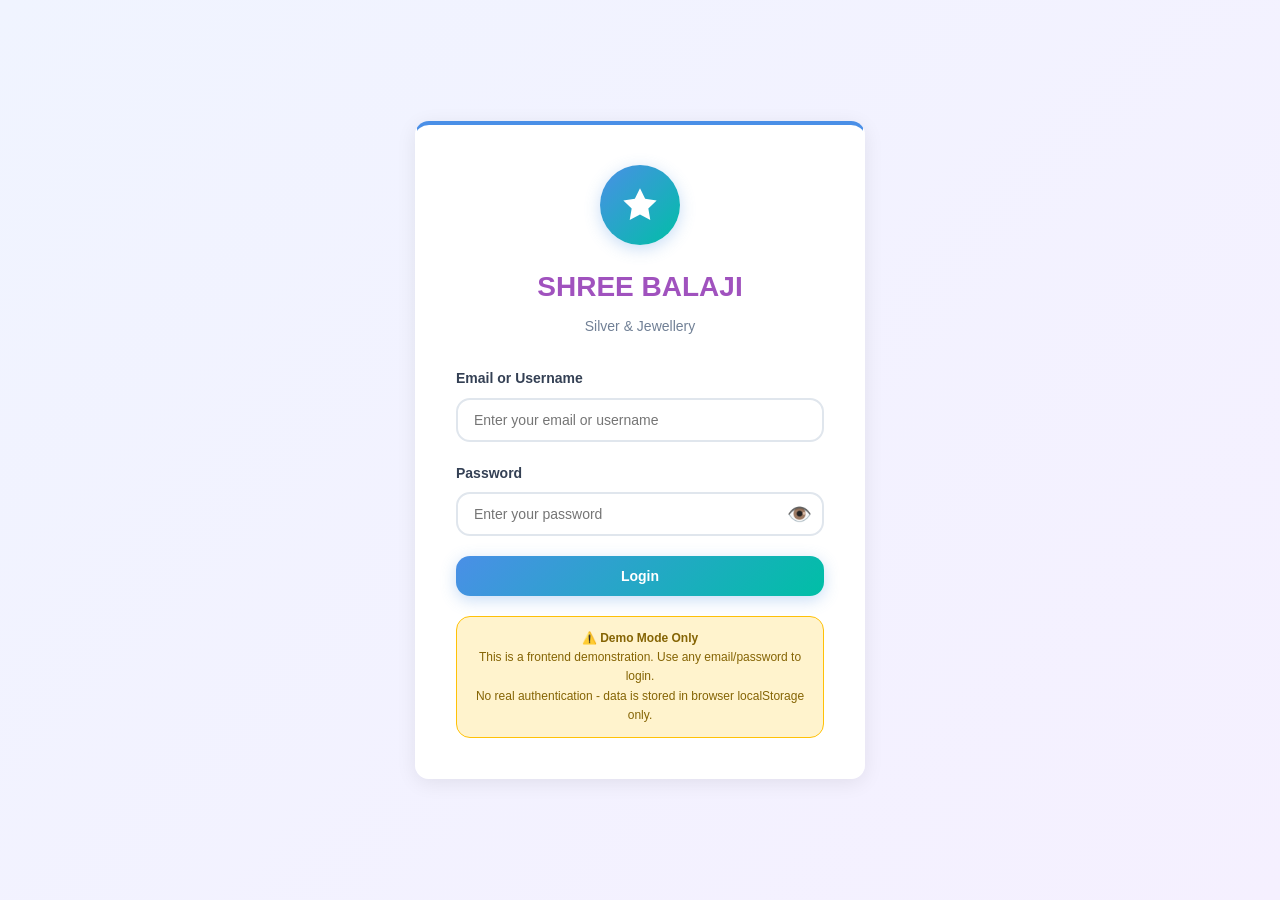
==== jewellery-receipt-frontend/index.html @ 36882fdc "frontend done" ====
<!DOCTYPE html>
<html lang="en">
<head>
    <meta charset="UTF-8">
    <meta name="viewport" content="width=device-width, initial-scale=1.0">
    <title>Jewellery Shop - Login</title>
    <link rel="stylesheet" href="css/style.css">
</head>
<body>
    <div class="login-container">
        <div class="login-card">
            <div class="login-header">
                <div class="login-logo">
                    <svg width="40" height="40" viewBox="0 0 24 24" fill="none" xmlns="http://www.w3.org/2000/svg">
                        <path d="M12 2L15.09 8.26L22 9.27L17 14.14L18.18 21.02L12 17.77L5.82 21.02L7 14.14L2 9.27L8.91 8.26L12 2Z" fill="white"/>
                    </svg>
                </div>
                <h1 class="login-title">SHREE BALAJI</h1>
                <p class="login-subtitle">Silver & Jewellery</p>
            </div>
            
            <form id="loginForm">
                <div class="form-group">
                    <label class="form-label" for="email">Email or Username</label>
                    <input 
                        type="text" 
                        id="email" 
                        class="form-control" 
                        placeholder="Enter your email or username"
                        required
                    >
                </div>
                
                <div class="form-group">
                    <label class="form-label" for="password">Password</label>
                    <div class="password-wrapper">
                        <input 
                            type="password" 
                            id="password" 
                            class="form-control" 
                            placeholder="Enter your password"
                            required
                        >
                        <button type="button" class="password-toggle" id="togglePassword">👁️</button>
                    </div>
                </div>
                
                <button type="submit" class="btn btn-primary">Login</button>
            </form>
            
            <div class="demo-notice">
                <strong>⚠️ Demo Mode Only</strong><br>
                This is a frontend demonstration. Use any email/password to login.<br>
                No real authentication - data is stored in browser localStorage only.
            </div>
        </div>
    </div>

    <script src="js/storage.js"></script>
    <script src="js/login.js"></script>
</body>
</html>
---- jewellery-receipt-frontend/css/style.css ----
/* Jewellery Shop Receipt Management System - Main Styles */

:root {
    /* Modern gradient theme colors */
    --primary-blue: #4A8FE7;
    --primary-teal: #00BFA6;
    --primary-purple: #A052BE;
    --accent-gold: #FFD54F;
    --accent-pink: #FF6B9D;
    --accent-green: #00C853;
    
    /* Background gradient */
    --gradient-start: #F0F4FF;
    --gradient-end: #F5F0FF;
    
    /* Glass effect colors */
    --glass-bg: rgba(255, 255, 255, 0.95);
    --glass-border: rgba(255, 255, 255, 0.8);
    --glass-shadow: 0 4px 20px rgba(0, 0, 0, 0.08);
    
    /* Neutral colors */
    --white: #FFFFFF;
    --light-gray: #F3F5F9;
    --medium-gray: #E0E6ED;
    --dark-gray: #4A5568;
    --text-dark: #344054;
    --text-light: #718096;
    
    /* Status colors */
    --success: #00C853;
    --danger: #FF5252;
    --warning: #FFC107;
    --info: #4A8FE7;
    
    --border-radius: 14px;
    --box-shadow: 0 2px 12px rgba(0, 0, 0, 0.06);
}

* {
    margin: 0;
    padding: 0;
    box-sizing: border-box;
}

body {
    font-family: 'Segoe UI', Tahoma, Geneva, Verdana, sans-serif;
    background: linear-gradient(135deg, var(--gradient-start) 0%, var(--gradient-end) 100%);
    color: var(--text-dark);
    line-height: 1.6;
    min-height: 100vh;
}

/* Login Page Styles */
.login-container {
    min-height: 100vh;
    display: flex;
    align-items: center;
    justify-content: center;
    background: linear-gradient(135deg, var(--gradient-start) 0%, var(--gradient-end) 100%);
    padding: 20px;
}

.login-card {
    background: var(--glass-bg);
    backdrop-filter: blur(10px);
    -webkit-backdrop-filter: blur(10px);
    border: 1px solid var(--glass-border);
    border-radius: var(--border-radius);
    box-shadow: var(--glass-shadow);
    padding: 40px;
    width: 100%;
    max-width: 450px;
    border-top: 4px solid var(--primary-blue);
}

.login-header {
    text-align: center;
    margin-bottom: 30px;
}

.login-logo {
    width: 80px;
    height: 80px;
    background: linear-gradient(135deg, var(--primary-blue) 0%, var(--primary-teal) 100%);
    border-radius: 50%;
    margin: 0 auto 20px;
    display: flex;
    align-items: center;
    justify-content: center;
    font-size: 40px;
    color: var(--white);
    box-shadow: 0 4px 16px rgba(74, 144, 226, 0.3);
}

.login-title {
    color: var(--primary-purple);
    font-size: 28px;
    font-weight: 700;
    margin-bottom: 5px;
}

.login-subtitle {
    color: var(--text-light);
    font-size: 14px;
}

.form-group {
    margin-bottom: 20px;
}

.form-label {
    display: block;
    margin-bottom: 8px;
    font-weight: 600;
    color: var(--text-dark);
    font-size: 14px;
}

.form-control {
    width: 100%;
    padding: 12px 16px;
    border: 2px solid var(--medium-gray);
    border-radius: var(--border-radius);
    font-size: 14px;
    transition: border-color 0.3s;
}

.form-control:focus {
    outline: none;
    border-color: var(--primary-blue);
    box-shadow: 0 0 0 3px rgba(74, 144, 226, 0.1);
}

.password-wrapper {
    position: relative;
}

.password-toggle {
    position: absolute;
    right: 12px;
    top: 50%;
    transform: translateY(-50%);
    background: none;
    border: none;
    cursor: pointer;
    color: var(--text-light);
    font-size: 20px;
}

.btn {
    display: inline-block;
    padding: 12px 24px;
    border: none;
    border-radius: var(--border-radius);
    font-size: 14px;
    font-weight: 600;
    cursor: pointer;
    transition: all 0.3s;
    text-decoration: none;
}

.btn-primary {
    background: linear-gradient(135deg, var(--primary-blue) 0%, var(--primary-teal) 100%);
    color: var(--white);
    width: 100%;
    border: none;
    box-shadow: 0 4px 16px rgba(74, 144, 226, 0.3);
}

.btn-primary:hover {
    background: linear-gradient(135deg, #3A7BC8 0%, #00A890 100%);
    transform: translateY(-2px);
    box-shadow: 0 6px 20px rgba(74, 144, 226, 0.4);
}

.btn-secondary {
    background: var(--medium-gray);
    color: var(--text-dark);
}

.btn-secondary:hover {
    background: var(--dark-gray);
    color: var(--white);
}

.btn-success {
    background: var(--success);
    color: var(--white);
}

.btn-success:hover {
    background: #218838;
}

.btn-danger {
    background: var(--danger);
    color: var(--white);
}

.btn-danger:hover {
    background: #c82333;
}

.btn-warning {
    background: var(--warning);
    color: var(--text-dark);
}

.btn-warning:hover {
    background: #e0a800;
}

.btn-sm {
    padding: 6px 12px;
    font-size: 12px;
}

.btn-lg {
    padding: 16px 32px;
    font-size: 16px;
}

.demo-notice {
    margin-top: 20px;
    padding: 12px;
    background: #FFF3CD;
    border: 1px solid #FFC107;
    border-radius: var(--border-radius);
    font-size: 12px;
    color: #856404;
    text-align: center;
}

/* Dashboard Layout */
.dashboard-container {
    display: flex;
    min-height: 100vh;
}

.sidebar {
    width: 260px;
    background: linear-gradient(180deg, var(--primary-blue) 0%, var(--primary-purple) 100%);
    color: var(--white);
    position: fixed;
    height: 100vh;
    overflow-y: auto;
    overflow-x: hidden;
    transition: all 0.3s;
    box-shadow: 4px 0 20px rgba(0, 0, 0, 0.15);
    z-index: 100;
}

.sidebar-header {
    padding: 28px 20px;
    border-bottom: 1px solid rgba(255, 255, 255, 0.15);
    text-align: center;
}

.sidebar-logo {
    width: 64px;
    height: 64px;
    background: rgba(255, 255, 255, 0.2);
    backdrop-filter: blur(10px);
    border-radius: 50%;
    display: flex;
    align-items: center;
    justify-content: center;
    margin: 0 auto 16px;
    box-shadow: 0 4px 16px rgba(255, 255, 255, 0.25);
}

.sidebar-title {
    font-size: 19px;
    font-weight: 700;
    color: var(--white);
    margin-bottom: 6px;
    letter-spacing: 0.5px;
}

.sidebar-subtitle {
    font-size: 13px;
    opacity: 0.9;
    font-weight: 400;
}

.sidebar-nav {
    padding: 16px 0;
}

.nav-item {
    display: flex;
    align-items: center;
    padding: 14px 20px;
    color: rgba(255, 255, 255, 0.9);
    text-decoration: none;
    transition: all 0.3s;
    border-left: 4px solid transparent;
    font-size: 15px;
    min-height: 56px;
}

.nav-item:hover {
    background: rgba(255, 255, 255, 0.12);
    color: var(--white);
}

.nav-item.active {
    background: rgba(255, 255, 255, 0.18);
    border-left-color: var(--accent-gold);
    color: var(--white);
}

.nav-item-icon {
    margin-right: 14px;
    font-size: 20px;
    flex-shrink: 0;
}

.main-content {
    flex: 1;
    margin-left: 260px;
    padding: 32px;
    min-height: 100vh;
}

.content-header {
    display: flex;
    justify-content: space-between;
    align-items: center;
    margin-bottom: 28px;
    gap: 20px;
}

.header-left {
    display: flex;
    align-items: center;
    gap: 16px;
}

.mobile-menu-toggle {
    display: none;
    background: none;
    border: none;
    cursor: pointer;
    padding: 8px;
    border-radius: 8px;
    color: var(--text-dark);
    transition: background 0.2s;
}

.mobile-menu-toggle:hover {
    background: var(--light-gray);
}

@media (max-width: 768px) {
    .mobile-menu-toggle {
        display: flex;
        align-items: center;
        justify-content: center;
    }
}

.page-title {
    font-size: 26px;
    font-weight: 700;
    color: var(--primary-purple);
}

.header-actions {
    display: flex;
    gap: 12px;
}

/* Summary Cards */
.summary-cards {
    display: grid;
    grid-template-columns: repeat(4, 1fr);
    gap: 20px;
    margin-bottom: 30px;
}

@media (max-width: 1200px) {
    .summary-cards {
        grid-template-columns: repeat(2, 1fr);
    }
}

@media (max-width: 768px) {
    .summary-cards {
        grid-template-columns: 1fr;
    }
}

.summary-card {
    background: var(--white);
    border-radius: var(--border-radius);
    box-shadow: var(--box-shadow);
    padding: 24px;
    border-top: 4px solid var(--primary-teal);
    transition: transform 0.3s, box-shadow 0.3s;
    display: flex;
    flex-direction: column;
    min-height: 140px;
}

.summary-card:hover {
    transform: translateY(-2px);
    box-shadow: 0 4px 20px rgba(0, 0, 0, 0.1);
}

.summary-card-icon {
    width: 52px;
    height: 52px;
    background: linear-gradient(135deg, var(--primary-blue) 0%, var(--primary-teal) 100%);
    border-radius: 50%;
    display: flex;
    align-items: center;
    justify-content: center;
    font-size: 24px;
    color: var(--white);
    margin-bottom: 16px;
    box-shadow: 0 4px 12px rgba(74, 143, 231, 0.25);
}

.summary-card-title {
    font-size: 14px;
    color: var(--text-light);
    margin-bottom: 8px;
}

.summary-card-value {
    font-size: clamp(20px, 2.5vw, 28px);
    font-weight: 700;
    color: var(--primary-purple);
    font-variant-numeric: tabular-nums;
    word-break: break-word;
    line-height: 1.2;
    min-width: 0;
}

.summary-card-subtitle {
    font-size: 12px;
    color: var(--text-light);
    margin-top: 4px;
}

/* Tables */
.table-container {
    background: var(--white);
    border-radius: var(--border-radius);
    box-shadow: var(--box-shadow);
    overflow: hidden;
    margin-bottom: 30px;
}

.table-header {
    padding: 20px 24px;
    border-bottom: 1px solid var(--medium-gray);
    display: flex;
    justify-content: space-between;
    align-items: center;
    flex-wrap: wrap;
    gap: 16px;
    background: var(--white);
}

.table-title {
    font-size: 18px;
    font-weight: 600;
    color: var(--primary-purple);
}

.table-filters {
    display: flex;
    gap: 10px;
    flex-wrap: wrap;
    align-items: center;
}

.filter-input {
    padding: 8px 12px;
    border: 1px solid var(--medium-gray);
    border-radius: 8px;
    font-size: 14px;
    min-width: 180px;
    transition: border-color 0.2s;
}

.filter-input:focus {
    outline: none;
    border-color: var(--primary-blue);
}

.filter-select {
    padding: 8px 12px;
    border: 1px solid var(--medium-gray);
    border-radius: 8px;
    font-size: 14px;
    min-width: 160px;
    transition: border-color 0.2s;
}

.filter-select:focus {
    outline: none;
    border-color: var(--primary-blue);
}

.table-responsive {
    overflow-x: auto;
}

.data-table {
    width: 100%;
    border-collapse: collapse;
}

.data-table th,
.data-table td {
    padding: 12px 20px;
    text-align: left;
    border-bottom: 1px solid var(--medium-gray);
}

.data-table th {
    background: var(--light-gray);
    font-weight: 600;
    color: var(--text-dark);
    font-size: 13px;
    white-space: nowrap;
}

.data-table td {
    font-size: 14px;
    color: var(--text-dark);
    font-variant-numeric: tabular-nums;
}

.data-table tbody tr:hover {
    background: #F8F9FC;
}

.action-buttons {
    display: flex;
    gap: 8px;
}

/* Forms */
.form-card {
    background: var(--glass-bg);
    backdrop-filter: blur(10px);
    -webkit-backdrop-filter: blur(10px);
    border: 1px solid var(--glass-border);
    border-radius: var(--border-radius);
    box-shadow: var(--glass-shadow);
    padding: 30px;
    margin-bottom: 30px;
}

.form-section {
    margin-bottom: 30px;
}

.form-section-title {
    font-size: 18px;
    font-weight: 600;
    color: var(--primary-purple);
    margin-bottom: 20px;
    padding-bottom: 10px;
    border-bottom: 2px solid var(--primary-teal);
}

.form-row {
    display: grid;
    grid-template-columns: repeat(auto-fit, minmax(200px, 1fr));
    gap: 20px;
    margin-bottom: 20px;
}

.form-row-3 {
    grid-template-columns: repeat(auto-fit, minmax(180px, 1fr));
}

.form-row-4 {
    grid-template-columns: repeat(auto-fit, minmax(160px, 1fr));
}

.required {
    color: var(--danger);
}

/* Item Table */
.item-table {
    width: 100%;
    border-collapse: collapse;
    margin-bottom: 20px;
}

.item-table th,
.item-table td {
    padding: 12px;
    text-align: left;
    border: 1px solid var(--medium-gray);
}

.item-table th {
    background: var(--light-gray);
    font-weight: 600;
    font-size: 13px;
}

.item-table td {
    font-size: 13px;
}

.item-table input,
.item-table select {
    width: 100%;
    padding: 8px;
    border: 1px solid var(--medium-gray);
    border-radius: 4px;
    font-size: 13px;
}

.item-table input:focus,
.item-table select:focus {
    outline: none;
    border-color: var(--primary-blue);
    box-shadow: 0 0 0 2px rgba(74, 144, 226, 0.1);
}

.item-table .number-input {
    text-align: right;
}

/* Receipt Preview */
.receipt-preview {
    background: var(--white);
    border: 2px solid var(--primary-blue);
    border-radius: var(--border-radius);
    padding: 30px;
    margin-bottom: 30px;
    max-width: 800px;
    margin-left: auto;
    margin-right: auto;
}

.receipt-header {
    text-align: center;
    margin-bottom: 30px;
    padding-bottom: 20px;
    border-bottom: 2px solid var(--primary-blue);
}

.receipt-shop-name {
    font-size: 24px;
    font-weight: 700;
    color: var(--primary-purple);
    margin-bottom: 8px;
}

.receipt-shop-address {
    font-size: 14px;
    color: var(--text-light);
    margin-bottom: 4px;
}

.receipt-shop-contact {
    font-size: 14px;
    color: var(--text-light);
}

.receipt-title {
    text-align: center;
    font-size: 20px;
    font-weight: 700;
    color: var(--primary-blue);
    margin: 20px 0;
    text-transform: uppercase;
}

.receipt-info {
    display: grid;
    grid-template-columns: repeat(2, 1fr);
    gap: 20px;
    margin-bottom: 20px;
}

.receipt-info-item {
    display: flex;
    justify-content: space-between;
    padding: 8px 0;
    border-bottom: 1px solid var(--light-gray);
}

.receipt-info-label {
    font-weight: 600;
    color: var(--text-dark);
}

.receipt-info-value {
    color: var(--text-light);
}

.receipt-items {
    margin-bottom: 20px;
}

.receipt-totals {
    margin-top: 20px;
    padding-top: 20px;
    border-top: 2px solid var(--primary-blue);
}

.receipt-total-row {
    display: flex;
    justify-content: space-between;
    padding: 8px 0;
    font-size: 14px;
}

.receipt-total-row.grand-total {
    font-size: 18px;
    font-weight: 700;
    color: var(--primary-purple);
    border-top: 2px solid var(--accent-gold);
    margin-top: 10px;
    padding-top: 10px;
}

.receipt-footer {
    margin-top: 30px;
    padding-top: 20px;
    border-top: 1px solid var(--light-gray);
    text-align: center;
    font-size: 12px;
    color: var(--text-light);
}

.receipt-actions {
    display: flex;
    justify-content: center;
    gap: 16px;
    margin-top: 30px;
}

/* Notifications */
.notification {
    position: fixed;
    top: 20px;
    right: 20px;
    padding: 16px 24px;
    border-radius: var(--border-radius);
    box-shadow: 0 4px 12px rgba(0, 0, 0, 0.15);
    z-index: 9999;
    animation: slideIn 0.3s ease;
    max-width: 400px;
}

@keyframes slideIn {
    from {
        transform: translateX(400px);
        opacity: 0;
    }
    to {
        transform: translateX(0);
        opacity: 1;
    }
}

.notification.success {
    background: var(--success);
    color: var(--white);
}

.notification.error {
    background: var(--danger);
    color: var(--white);
}

.notification.warning {
    background: var(--warning);
    color: var(--text-dark);
}

.notification.info {
    background: var(--info);
    color: var(--white);
}

/* Modal */
.modal-overlay {
    position: fixed;
    top: 0;
    left: 0;
    right: 0;
    bottom: 0;
    background: rgba(0, 0, 0, 0.5);
    display: flex;
    align-items: center;
    justify-content: center;
    z-index: 1000;
}

.modal-content {
    background: var(--white);
    border-radius: var(--border-radius);
    box-shadow: 0 10px 40px rgba(0, 0, 0, 0.3);
    padding: 30px;
    max-width: 600px;
    width: 90%;
    max-height: 90vh;
    overflow-y: auto;
}

.modal-header {
    display: flex;
    justify-content: space-between;
    align-items: center;
    margin-bottom: 20px;
    padding-bottom: 15px;
    border-bottom: 1px solid var(--medium-gray);
}

.modal-title {
    font-size: 20px;
    font-weight: 700;
    color: var(--primary-purple);
}

.modal-close {
    background: none;
    border: none;
    font-size: 28px;
    cursor: pointer;
    color: var(--text-light);
}

.modal-close:hover {
    color: var(--danger);
}

.modal-body {
    margin-bottom: 20px;
}

.modal-footer {
    display: flex;
    justify-content: flex-end;
    gap: 12px;
    padding-top: 15px;
    border-top: 1px solid var(--medium-gray);
}

/* Responsive Design */
@media (max-width: 1024px) {
    .sidebar {
        width: 240px;
    }
    
    .main-content {
        margin-left: 240px;
        padding: 24px;
    }
    
    .summary-cards {
        grid-template-columns: repeat(2, 1fr);
    }
}

@media (max-width: 768px) {
    .sidebar {
        transform: translateX(-100%);
        z-index: 1000;
    }
    
    .sidebar.active {
        transform: translateX(0);
    }
    
    .main-content {
        margin-left: 0;
        padding: 20px;
    }
    
    .content-header {
        flex-direction: column;
        align-items: flex-start;
        gap: 15px;
    }
    
    .header-actions {
        width: 100%;
        flex-wrap: wrap;
    }
    
    .summary-cards {
        grid-template-columns: 1fr;
    }
    
    .form-row,
    .form-row-3,
    .form-row-4 {
        grid-template-columns: 1fr;
    }
    
    .table-filters {
        flex-direction: column;
        width: 100%;
    }
    
    .filter-input,
    .filter-select {
        width: 100%;
    }
    
    .receipt-info {
        grid-template-columns: 1fr;
    }
    
    .receipt-actions {
        flex-direction: column;
    }
    
    .receipt-actions .btn {
        width: 100%;
    }
    
    /* Add overlay when sidebar is active */
    .sidebar-overlay {
        display: none;
        position: fixed;
        top: 0;
        left: 0;
        right: 0;
        bottom: 0;
        background: rgba(0, 0, 0, 0.5);
        z-index: 999;
    }
    
    .sidebar-overlay.active {
        display: block;
    }
}

@media (max-width: 480px) {
    .main-content {
        padding: 16px;
    }
    
    .page-title {
        font-size: 22px;
    }
    
    .summary-card {
        padding: 20px;
    }
    
    .data-table th,
    .data-table td {
        padding: 10px 12px;
    }
}

/* Print Styles */
@media print {
    .sidebar,
    .content-header,
    .table-filters,
    .receipt-actions,
    .notification,
    .modal-overlay {
        display: none !important;
    }
    
    .main-content {
        margin-left: 0;
        padding: 0;
    }
    
    body {
        background: var(--white);
    }
    
    .receipt-preview {
        border: none;
        box-shadow: none;
        margin: 0;
        padding: 0;
    }
    
    .form-card,
    .table-container {
        box-shadow: none;
    }
}

/* Utility Classes */
.text-center {
    text-align: center;
}

.text-right {
    text-align: right;
}

.text-left {
    text-align: left;
}

.text-maroon {
    color: var(--primary-purple);
}

.text-gold {
    color: var(--accent-gold);
}

.text-success {
    color: var(--success);
}

.text-danger {
    color: var(--danger);
}

.mb-10 {
    margin-bottom: 10px;
}

.mb-20 {
    margin-bottom: 20px;
}

.mb-30 {
    margin-bottom: 30px;
}

.mt-10 {
    margin-top: 10px;
}

.mt-20 {
    margin-top: 20px;
}

.mt-30 {
    margin-top: 30px;
}

.hidden {
    display: none;
}

.flex {
    display: flex;
}

.flex-between {
    display: flex;
    justify-content: space-between;
    align-items: center;
}

.flex-center {
    display: flex;
    justify-content: center;
    align-items: center;
}

.gap-10 {
    gap: 10px;
}

.gap-20 {
    gap: 20px;
}
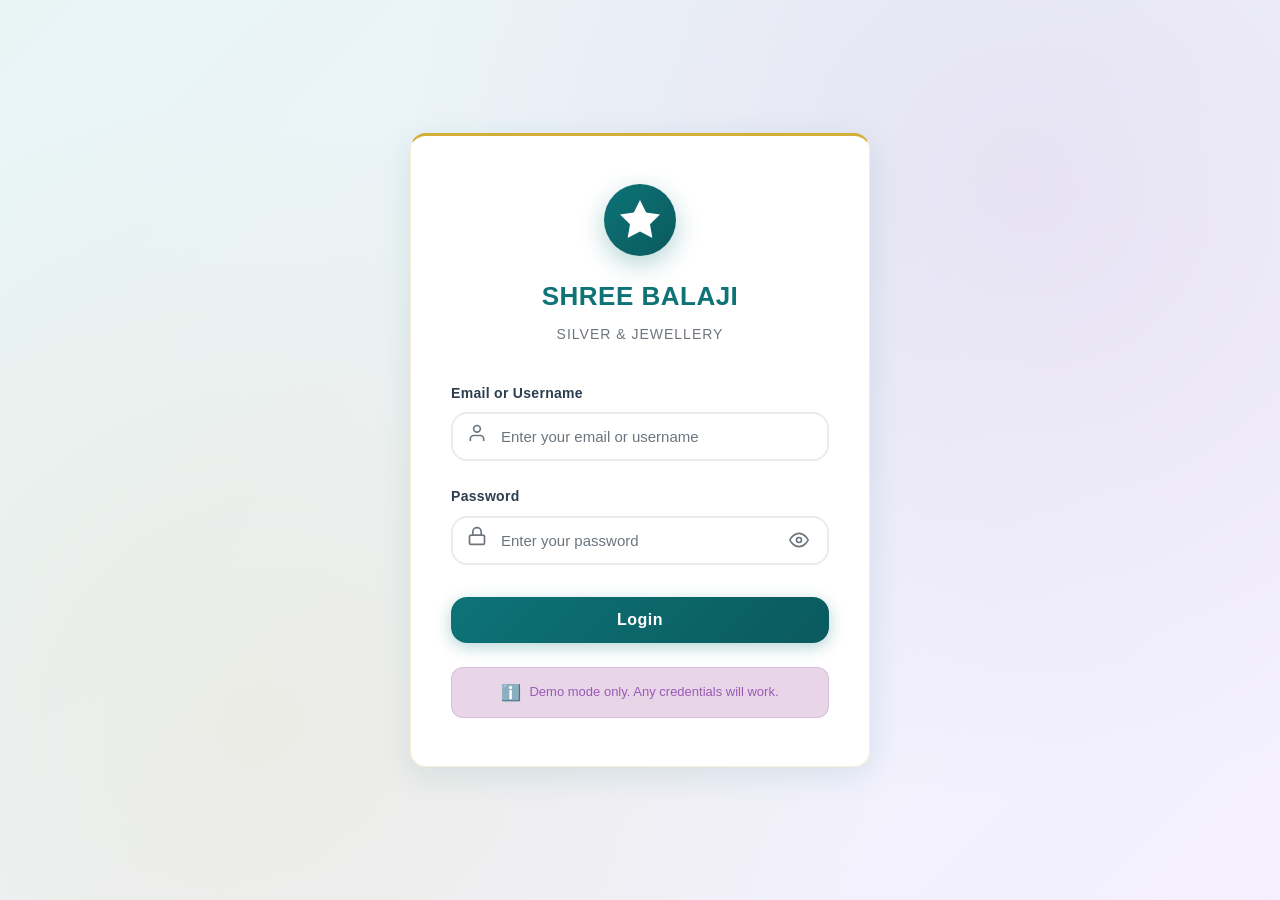
==== commit 8cf93f48: "small change" ====
--- a/jewellery-receipt-frontend/index.html
+++ b/jewellery-receipt-frontend/index.html
@@ -11,7 +11,7 @@
         <div class="login-card">
             <div class="login-header">
                 <div class="login-logo">
-                    <svg width="40" height="40" viewBox="0 0 24 24" fill="none" xmlns="http://www.w3.org/2000/svg">
+                    <svg width="48" height="48" viewBox="0 0 24 24" fill="none" xmlns="http://www.w3.org/2000/svg">
                         <path d="M12 2L15.09 8.26L22 9.27L17 14.14L18.18 21.02L12 17.77L5.82 21.02L7 14.14L2 9.27L8.91 8.26L12 2Z" fill="white"/>
                     </svg>
                 </div>
@@ -22,36 +22,61 @@
             <form id="loginForm">
                 <div class="form-group">
                     <label class="form-label" for="email">Email or Username</label>
-                    <input 
-                        type="text" 
-                        id="email" 
-                        class="form-control" 
-                        placeholder="Enter your email or username"
-                        required
-                    >
+                    <div class="input-wrapper">
+                        <span class="input-icon">
+                            <svg width="20" height="20" viewBox="0 0 24 24" fill="none" stroke="currentColor" stroke-width="2" stroke-linecap="round" stroke-linejoin="round">
+                                <path d="M20 21v-2a4 4 0 0 0-4-4H8a4 4 0 0 0-4 4v2"></path>
+                                <circle cx="12" cy="7" r="4"></circle>
+                            </svg>
+                        </span>
+                        <input 
+                        
+                            type="text" 
+                            id="email" 
+                            class="form-control" 
+                            placeholder="Enter your email or username"
+                            required
+                            aria-label="Email or Username"
+                        >
+                    </div>
                 </div>
                 
                 <div class="form-group">
                     <label class="form-label" for="password">Password</label>
-                    <div class="password-wrapper">
+                    <div class="input-wrapper">
+                        <span class="input-icon">
+                            <svg width="20" height="20" viewBox="0 0 24 24" fill="none" stroke="currentColor" stroke-width="2" stroke-linecap="round" stroke-linejoin="round">
+                                <rect x="3" y="11" width="18" height="11" rx="2" ry="2"></rect>
+                                <path d="M7 11V7a5 5 0 0 1 10 0v4"></path>
+                            </svg>
+                        </span>
                         <input 
                             type="password" 
                             id="password" 
                             class="form-control" 
                             placeholder="Enter your password"
                             required
+                            aria-label="Password"
                         >
-                        <button type="button" class="password-toggle" id="togglePassword">👁️</button>
+                        <button type="button" class="password-toggle" id="togglePassword" aria-label="Toggle password visibility">
+                            <svg class="eye-open" width="20" height="20" viewBox="0 0 24 24" fill="none" stroke="currentColor" stroke-width="2" stroke-linecap="round" stroke-linejoin="round">
+                                <path d="M1 12s4-8 11-8 11 8 11 8-4 8-11 8-11-8-11-8z"></path>
+                                <circle cx="12" cy="12" r="3"></circle>
+                            </svg>
+                            <svg class="eye-closed hidden" width="20" height="20" viewBox="0 0 24 24" fill="none" stroke="currentColor" stroke-width="2" stroke-linecap="round" stroke-linejoin="round">
+                                <path d="M17.94 17.94A10.07 10.07 0 0 1 12 20c-7 0-11-8-11-8a18.45 18.45 0 0 1 5.06-5.94M9.9 4.24A9.12 9.12 0 0 1 12 4c7 0 11 8 11 8a18.5 18.5 0 0 1-2.16 3.19m-6.72-1.07a3 3 0 1 1-4.24-4.24"></path>
+                                <line x1="1" y1="1" x2="23" y2="23"></line>
+                            </svg>
+                        </button>
                     </div>
                 </div>
                 
-                <button type="submit" class="btn btn-primary">Login</button>
+                <button type="submit" class="btn btn-primary btn-login">Login</button>
             </form>
             
             <div class="demo-notice">
-                <strong>⚠️ Demo Mode Only</strong><br>
-                This is a frontend demonstration. Use any email/password to login.<br>
-                No real authentication - data is stored in browser localStorage only.
+                <span class="demo-icon">ℹ️</span>
+                <span class="demo-text">Demo mode only. Any credentials will work.</span>
             </div>
         </div>
     </div>
--- a/jewellery-receipt-frontend/css/style.css
+++ b/jewellery-receipt-frontend/css/style.css
@@ -1,30 +1,31 @@
 /* Jewellery Shop Receipt Management System - Main Styles */
 
 :root {
-    /* Modern gradient theme colors */
-    --primary-blue: #4A8FE7;
-    --primary-teal: #00BFA6;
-    --primary-purple: #A052BE;
-    --accent-gold: #FFD54F;
-    --accent-pink: #FF6B9D;
-    --accent-green: #00C853;
+    /* Premium jewellery shop color palette */
+    --primary-teal: #0D7377;
+    --primary-deep-teal: #0A5A5E;
+    --accent-gold: #D4AF37;
+    --accent-champagne: #F4E4BC;
+    --accent-ivory: #FFFFF0;
+    --accent-purple: #9B59B6;
+    --accent-purple-light: #E8D5E8;
     
     /* Background gradient */
-    --gradient-start: #F0F4FF;
+    --gradient-start: #E8F5F5;
     --gradient-end: #F5F0FF;
     
     /* Glass effect colors */
-    --glass-bg: rgba(255, 255, 255, 0.95);
-    --glass-border: rgba(255, 255, 255, 0.8);
-    --glass-shadow: 0 4px 20px rgba(0, 0, 0, 0.08);
+    --glass-bg: rgba(255, 255, 255, 0.98);
+    --glass-border: rgba(212, 175, 55, 0.2);
+    --glass-shadow: 0 8px 32px rgba(13, 115, 119, 0.12);
     
     /* Neutral colors */
     --white: #FFFFFF;
-    --light-gray: #F3F5F9;
-    --medium-gray: #E0E6ED;
-    --dark-gray: #4A5568;
-    --text-dark: #344054;
-    --text-light: #718096;
+    --light-gray: #F8F9FA;
+    --medium-gray: #E9ECEF;
+    --dark-gray: #495057;
+    --text-dark: #2C3E50;
+    --text-light: #6C757D;
     
     /* Status colors */
     --success: #00C853;
@@ -32,7 +33,7 @@
     --warning: #FFC107;
     --info: #4A8FE7;
     
-    --border-radius: 14px;
+    --border-radius: 16px;
     --box-shadow: 0 2px 12px rgba(0, 0, 0, 0.06);
 }
 
@@ -58,30 +59,45 @@
     justify-content: center;
     background: linear-gradient(135deg, var(--gradient-start) 0%, var(--gradient-end) 100%);
     padding: 20px;
+    position: relative;
+}
+
+.login-container::before {
+    content: '';
+    position: absolute;
+    top: 0;
+    left: 0;
+    right: 0;
+    bottom: 0;
+    background: radial-gradient(circle at 20% 80%, rgba(212, 175, 55, 0.1) 0%, transparent 50%),
+                radial-gradient(circle at 80% 20%, rgba(155, 89, 182, 0.1) 0%, transparent 50%);
+    pointer-events: none;
 }
 
 .login-card {
     background: var(--glass-bg);
-    backdrop-filter: blur(10px);
-    -webkit-backdrop-filter: blur(10px);
+    backdrop-filter: blur(20px);
+    -webkit-backdrop-filter: blur(20px);
     border: 1px solid var(--glass-border);
     border-radius: var(--border-radius);
     box-shadow: var(--glass-shadow);
-    padding: 40px;
+    padding: 48px 40px;
     width: 100%;
-    max-width: 450px;
-    border-top: 4px solid var(--primary-blue);
+    max-width: 460px;
+    border-top: 3px solid var(--accent-gold);
+    position: relative;
+    z-index: 1;
 }
 
 .login-header {
     text-align: center;
-    margin-bottom: 30px;
+    margin-bottom: 36px;
 }
 
 .login-logo {
-    width: 80px;
-    height: 80px;
-    background: linear-gradient(135deg, var(--primary-blue) 0%, var(--primary-teal) 100%);
+    width: 72px;
+    height: 72px;
+    background: linear-gradient(135deg, var(--primary-teal) 0%, var(--primary-deep-teal) 100%);
     border-radius: 50%;
     margin: 0 auto 20px;
     display: flex;
@@ -89,23 +105,28 @@
     justify-content: center;
     font-size: 40px;
     color: var(--white);
-    box-shadow: 0 4px 16px rgba(74, 144, 226, 0.3);
+    box-shadow: 0 8px 24px rgba(13, 115, 119, 0.3);
 }
 
 .login-title {
-    color: var(--primary-purple);
-    font-size: 28px;
+    color: var(--primary-teal);
+    font-size: 26px;
     font-weight: 700;
-    margin-bottom: 5px;
+    margin-bottom: 6px;
+    letter-spacing: 0.5px;
+    font-family: 'Segoe UI', Tahoma, Geneva, Verdana, sans-serif;
 }
 
 .login-subtitle {
     color: var(--text-light);
     font-size: 14px;
+    font-weight: 400;
+    letter-spacing: 1px;
+    text-transform: uppercase;
 }
 
 .form-group {
-    margin-bottom: 20px;
+    margin-bottom: 24px;
 }
 
 .form-label {
@@ -114,25 +135,54 @@
     font-weight: 600;
     color: var(--text-dark);
     font-size: 14px;
+    letter-spacing: 0.3px;
+}
+
+.input-wrapper {
+    position: relative;
+    display: flex;
+    align-items: center;
+}
+
+.input-icon {
+    position: absolute;
+    left: 16px;
+    color: var(--text-light);
+    pointer-events: none;
+    z-index: 1;
 }
 
 .form-control {
     width: 100%;
-    padding: 12px 16px;
+    padding: 14px 16px 14px 48px;
     border: 2px solid var(--medium-gray);
     border-radius: var(--border-radius);
-    font-size: 14px;
-    transition: border-color 0.3s;
+    font-size: 15px;
+    transition: all 0.3s ease;
+    background: var(--white);
+    color: var(--text-dark);
+}
+
+.form-control::placeholder {
+    color: var(--text-light);
 }
 
 .form-control:focus {
     outline: none;
-    border-color: var(--primary-blue);
-    box-shadow: 0 0 0 3px rgba(74, 144, 226, 0.1);
+    border-color: var(--primary-teal);
+    box-shadow: 0 0 0 4px rgba(13, 115, 119, 0.1);
+}
+
+.form-control:focus + .input-icon {
+    color: var(--primary-teal);
 }
 
 .password-wrapper {
     position: relative;
+}
+
+.password-wrapper .form-control {
+    padding-right: 52px;
 }
 
 .password-toggle {
@@ -144,7 +194,38 @@
     border: none;
     cursor: pointer;
     color: var(--text-light);
-    font-size: 20px;
+    padding: 8px;
+    border-radius: 8px;
+    transition: all 0.2s ease;
+    display: flex;
+    align-items: center;
+    justify-content: center;
+}
+
+.password-toggle:hover {
+    background: var(--light-gray);
+    color: var(--primary-teal);
+}
+
+.password-toggle:focus {
+    outline: 2px solid var(--primary-teal);
+    outline-offset: 2px;
+}
+
+.password-toggle .eye-closed {
+    display: none;
+}
+
+.password-toggle .hidden {
+    display: none;
+}
+
+.password-toggle.show-password .eye-open {
+    display: none;
+}
+
+.password-toggle.show-password .eye-closed {
+    display: block;
 }
 
 .btn {
@@ -159,18 +240,32 @@
     text-decoration: none;
 }
 
-.btn-primary {
-    background: linear-gradient(135deg, var(--primary-blue) 0%, var(--primary-teal) 100%);
-    color: var(--white);
+.btn-login {
     width: 100%;
+    padding: 14px 24px;
+    font-size: 16px;
+    font-weight: 600;
+    letter-spacing: 0.5px;
+    background: linear-gradient(135deg, var(--primary-teal) 0%, var(--primary-deep-teal) 100%);
+    color: var(--white);
     border: none;
-    box-shadow: 0 4px 16px rgba(74, 144, 226, 0.3);
-}
-
-.btn-primary:hover {
-    background: linear-gradient(135deg, #3A7BC8 0%, #00A890 100%);
+    box-shadow: 0 4px 16px rgba(13, 115, 119, 0.3);
+    margin-top: 8px;
+}
+
+.btn-login:hover {
+    background: linear-gradient(135deg, var(--primary-deep-teal) 0%, #08484C 100%);
     transform: translateY(-2px);
-    box-shadow: 0 6px 20px rgba(74, 144, 226, 0.4);
+    box-shadow: 0 6px 24px rgba(13, 115, 119, 0.4);
+}
+
+.btn-login:focus {
+    outline: 2px solid var(--primary-teal);
+    outline-offset: 2px;
+}
+
+.btn-login:active {
+    transform: translateY(0);
 }
 
 .btn-secondary {
@@ -221,14 +316,26 @@
 }
 
 .demo-notice {
-    margin-top: 20px;
-    padding: 12px;
-    background: #FFF3CD;
-    border: 1px solid #FFC107;
-    border-radius: var(--border-radius);
-    font-size: 12px;
-    color: #856404;
+    margin-top: 24px;
+    padding: 12px 16px;
+    background: var(--accent-purple-light);
+    border: 1px solid rgba(155, 89, 182, 0.2);
+    border-radius: 12px;
+    font-size: 13px;
+    color: var(--accent-purple);
     text-align: center;
+    display: flex;
+    align-items: center;
+    justify-content: center;
+    gap: 8px;
+}
+
+.demo-icon {
+    font-size: 16px;
+}
+
+.demo-text {
+    font-weight: 500;
 }
 
 /* Dashboard Layout */
@@ -239,7 +346,7 @@
 
 .sidebar {
     width: 260px;
-    background: linear-gradient(180deg, var(--primary-blue) 0%, var(--primary-purple) 100%);
+    background: linear-gradient(180deg, var(--primary-teal) 0%, var(--primary-deep-teal) 100%);
     color: var(--white);
     position: fixed;
     height: 100vh;
@@ -363,7 +470,7 @@
 .page-title {
     font-size: 26px;
     font-weight: 700;
-    color: var(--primary-purple);
+    color: var(--primary-teal);
 }
 
 .header-actions {
